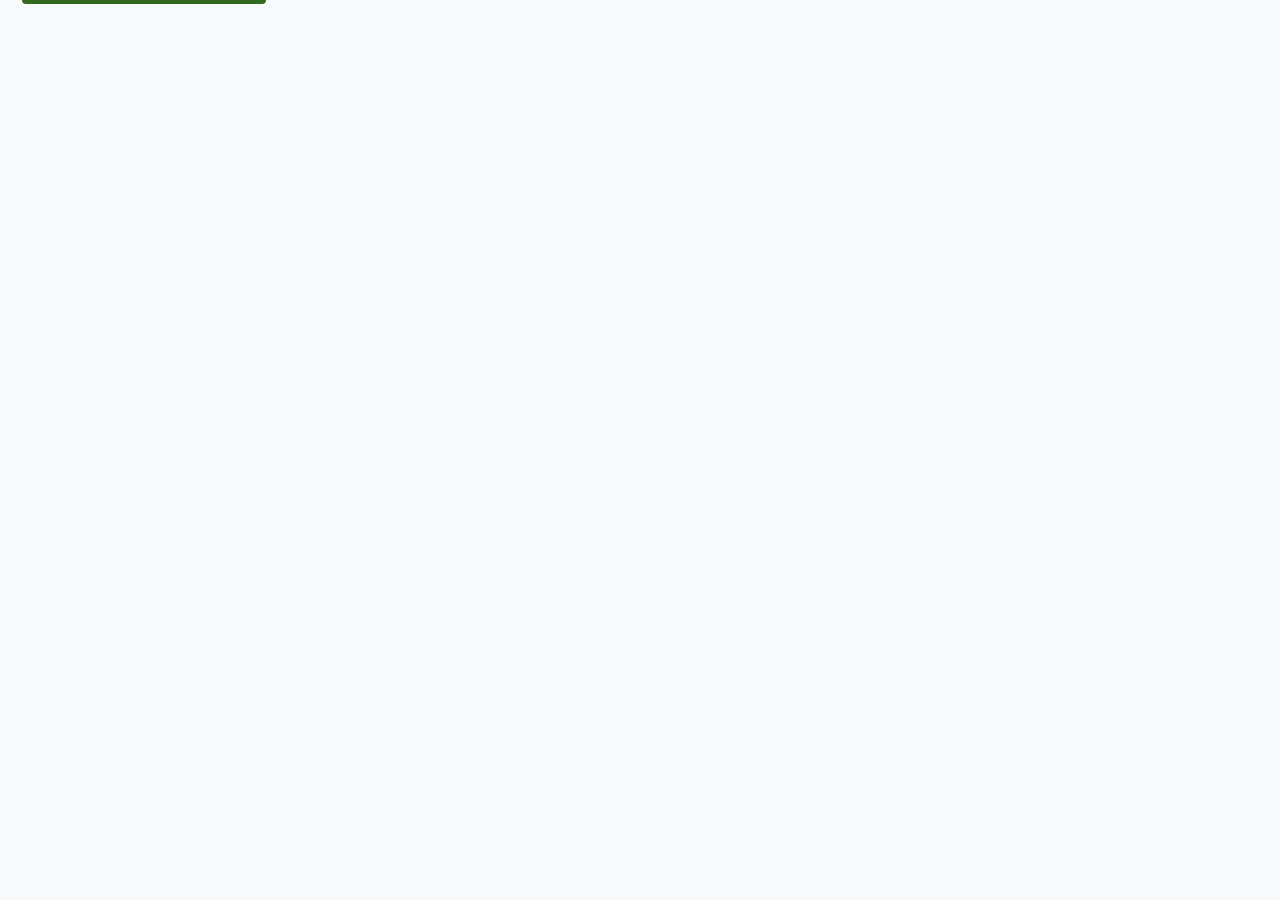
==== ui-dev.html @ 534c6c66 "Redirect to portfolio page" ====
<!DOCTYPE html>
<html lang="en" dir="ltr">
<head>
    <meta charset="UTF-8">
    <meta name="viewport" content="width=device-width, initial-scale=1.0">
    <title>Kushagra - UI Dev Portfolio</title>
    <meta name="description" content="Architecture, systems, and interfaces by a professional UI Engineer.">
    
    <!-- Typography Imports -->
    <link rel="preconnect" href="https://fonts.googleapis.com">
    <link rel="preconnect" href="https://fonts.gstatic.com" crossorigin>
    <link href="https://fonts.googleapis.com/css2?family=JetBrains+Mono:wght@400;500&family=Plus+Jakarta+Sans:wght@400;500;600&family=Space+Grotesk:wght@500;700&display=swap" rel="stylesheet">
    
    <!-- Global Styles & Tokens -->
    <link rel="stylesheet" href="styles/global.css">
    
    <!-- Entry Script for Web Components Assembly -->
    <script type="module" src="js/app.js" defer></script>
</head>
<body>
    <!-- Skip Link for Keyboard Accessibility -->
    <a href="#main-content" class="skip-link">Skip to main content</a>

    <!-- Universal Structural Layout Shell -->
    <header role="banner">
        <portfolio-nav></portfolio-nav>
    </header>

    <main id="main-content" role="main">
        <section id="hero" aria-label="Introduction">
            <portfolio-hero></portfolio-hero>
        </section>

        <section id="work" aria-label="Selected Engineering Work">
            <portfolio-projects></portfolio-projects>
        </section>

        <section id="experience" aria-label="Technical Experience">
            <portfolio-experience></portfolio-experience>
        </section>

        <section id="contact" aria-label="Get in Touch">
            <portfolio-contact></portfolio-contact>
        </section>
    </main>

    <footer role="contentinfo">
        <portfolio-footer></portfolio-footer>
    </footer>
</body>
</html>
---- styles/global.css ----
/* ==========================================================================
   1. DESIGN TOKENS & SYSTEM THEMES
   ========================================================================== */

:root {
    /* --- Typography Tokens --- */
    --font-display: 'Space Grotesk', -apple-system, BlinkMacSystemFont, sans-serif;
    --font-body: 'Plus Jakarta Sans', system-ui, sans-serif;
    --font-mono: 'JetBrains Mono', monospace;

    /* --- Fluid Type Scale (Min: 320px -> Max: 1240px) --- */
    --step--2: clamp(0.69rem, calc(0.66rem + 0.17vw), 0.80rem);
    --step--1: clamp(0.83rem, calc(0.78rem + 0.27vw), 1.00rem);
    --step-0: clamp(1.00rem, calc(0.91rem + 0.43vw), 1.25rem);
    --step-1: clamp(1.20rem, calc(1.07rem + 0.67vw), 1.56rem);
    --step-2: clamp(1.44rem, calc(1.24rem + 0.99vw), 1.95rem);
    --step-3: clamp(1.73rem, calc(1.44rem + 1.44vw), 2.44rem);
    --step-4: clamp(2.07rem, calc(1.66rem + 2.07vw), 3.05rem);
    --step-5: clamp(2.49rem, calc(1.92rem + 2.93vw), 3.82rem);

    /* --- Spacing Scale (Fluid ratios) --- */
    --space-xs: clamp(0.50rem, calc(0.43rem + 0.33vw), 0.69rem);
    --space-s: clamp(0.75rem, calc(0.65rem + 0.49vw), 1.03rem);
    --space-m: clamp(1.00rem, calc(0.87rem + 0.65vw), 1.38rem);
    --space-l: clamp(1.50rem, calc(1.30rem + 0.98vw), 2.06rem);
    --space-xl: clamp(2.00rem, calc(1.74rem + 1.30vw), 2.75rem);
    --space-2xl: clamp(3.00rem, calc(2.61rem + 1.96vw), 4.13rem);

    /* --- Animation / Transitions --- */
    --ease-out-expo: cubic-bezier(0.16, 1, 0.3, 1);
    --transition-fast: 200ms var(--ease-out-expo);
    --transition-normal: 400ms var(--ease-out-expo);

    /* --- Layout Bounds --- */
    --max-width: 75rem; /* 1200px */
}

/* --- Dark Mode (Default Theme Profile) --- */
:root, html[data-theme="dark"] {
    color-scheme: dark;
    --color-bg: #0d0f12;
    --color-surface: #161920;
    --color-surface-hover: #1e222b;
    --color-border: #242936;
    --color-text-primary: #f1f5f9;
    --color-text-secondary: #94a3b8;
    --color-text-muted: #64748b;
    --color-accent: #689f38; /* Vibrant Sage */
    --color-accent-hover: #7cb342;
    --color-accent-alpha: rgba(104, 159, 56, 0.15);
    --focus-ring: 0 0 0 3px rgba(104, 159, 56, 0.5);
}

/* --- Light Mode (Override Profile) --- */
@media (prefers-color-scheme: light) {
    :root:not([data-theme="dark"]) {
        color-scheme: light;
        --color-bg: #f8f9fa;
        --color-surface: #ffffff;
        --color-surface-hover: #f1f5f9;
        --color-border: #e2e8f0;
        --color-text-primary: #0f172a;
        --color-text-secondary: #64748b;
        --color-text-muted: #94a3b8;
        --color-accent: #33691e; /* Deep Sage */
        --color-accent-hover: #558b2f;
        --color-accent-alpha: rgba(51, 105, 30, 0.1);
        --focus-ring: 0 0 0 3px rgba(51, 105, 30, 0.4);
    }
}

html[data-theme="light"] {
    color-scheme: light;
    --color-bg: #f8f9fa;
    --color-surface: #ffffff;
    --color-surface-hover: #f1f5f9;
    --color-border: #e2e8f0;
    --color-text-primary: #0f172a;
    --color-text-secondary: #64748b;
    --color-text-muted: #94a3b8;
    --color-accent: #33691e;
    --color-accent-hover: #558b2f;
    --color-accent-alpha: rgba(51, 105, 30, 0.1);
    --focus-ring: 0 0 0 3px rgba(51, 105, 30, 0.4);
}


/* ==========================================================================
   2. MODERN UTILITY RESET
   ========================================================================== */

*, *::before, *::after {
    box-sizing: border-box;
}

body, h1, h2, h3, h4, p, figure, blockquote, dl, dd {
    margin: 0;
}

ul[class], ol[class] {
    list-style: none;
    padding: 0;
    margin: 0;
}

html {
    /* Prevent font size adjustments after orientation changes in iOS */
    -webkit-text-size-adjust: 100%;
}

@media (prefers-reduced-motion: no-preference) {
    html {
        scroll-behavior: smooth;
    }
}

body {
    min-height: 100vh;
    text-rendering: optimizeSpeed;
    line-height: 1.6;
    font-family: var(--font-body);
    font-size: var(--step-0);
    background-color: var(--color-bg);
    color: var(--color-text-primary);
    overflow-x: hidden;
    transition: background-color var(--transition-fast), color var(--transition-fast);
}

img, picture, svg, video, canvas {
    display: block;
    max-width: 100%;
    height: auto;
}

input, button, textarea, select {
    font: inherit;
}


/* ==========================================================================
   3. GLOBAL ACCESSIBILITY & UTILITIES
   ========================================================================== */

/* --- Focus Rings (A11y Strategy) --- */
*:focus {
    outline: none;
}

*:focus-visible {
    outline: 2px solid transparent;
    box-shadow: var(--focus-ring);
    border-radius: 4px;
}

/* --- Skip Link --- */
.skip-link {
    position: absolute;
    top: calc(-1 * var(--space-xl));
    left: var(--space-m);
    background: var(--color-accent);
    color: #ffffff;
    padding: var(--space-xs) var(--space-m);
    z-index: 9999;
    text-decoration: none;
    font-family: var(--font-mono);
    font-size: var(--step--1);
    border-radius: 0 0 4px 4px;
    transition: top var(--transition-fast);
}

.skip-link:focus-visible {
    top: 0;
}


/* ==========================================================================
   4. LAYOUT LANDMARKS STRUCTURE
   ========================================================================== */

main {
    width: 100%;
    max-width: var(--max-width);
    margin: 0 auto;
    padding: 0 var(--space-m);
}

section {
    padding: var(--space-2xl) 0;
}

/* Screen Reader Only Utility */
.sr-only {
    position: absolute;
    width: 1px;
    height: 1px;
    padding: 0;
    margin: -1px;
    overflow: hidden;
    clip: rect(0, 0, 0, 0);
    white-space: nowrap;
    border: 0;
}
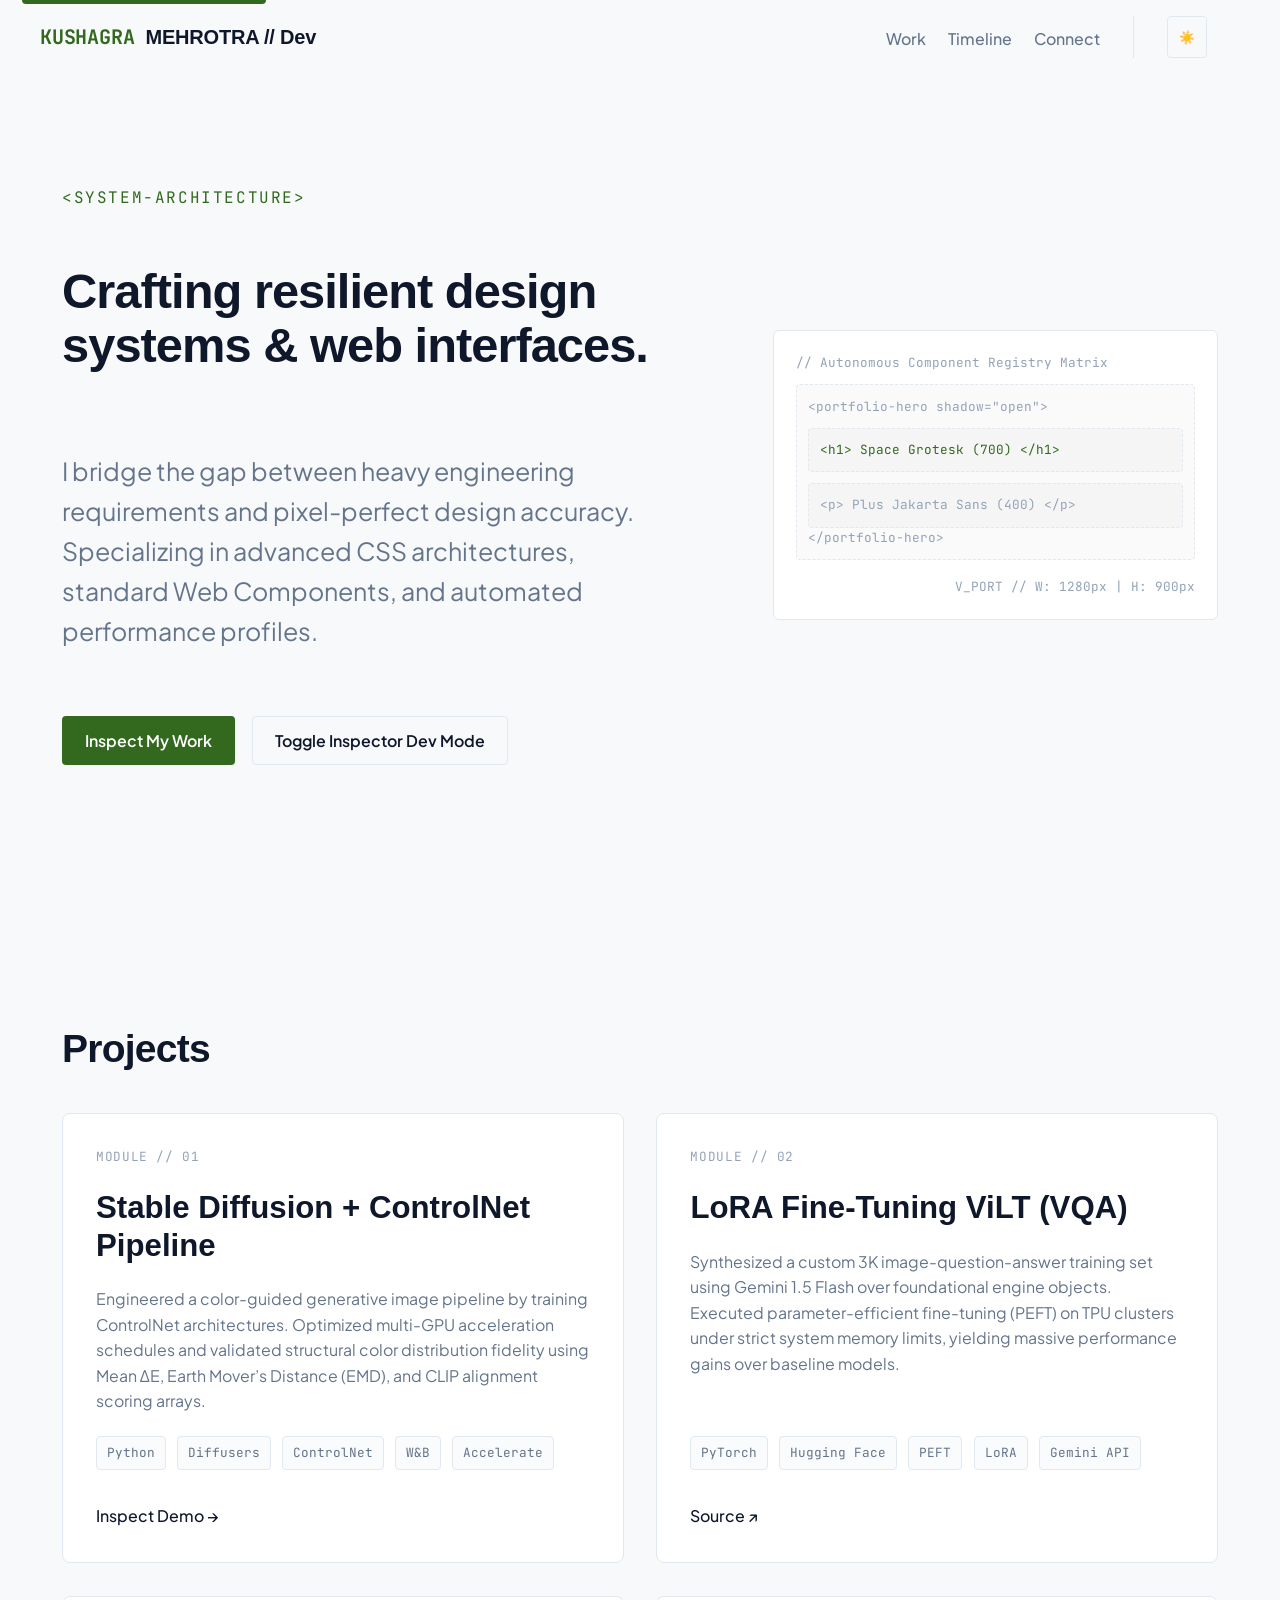
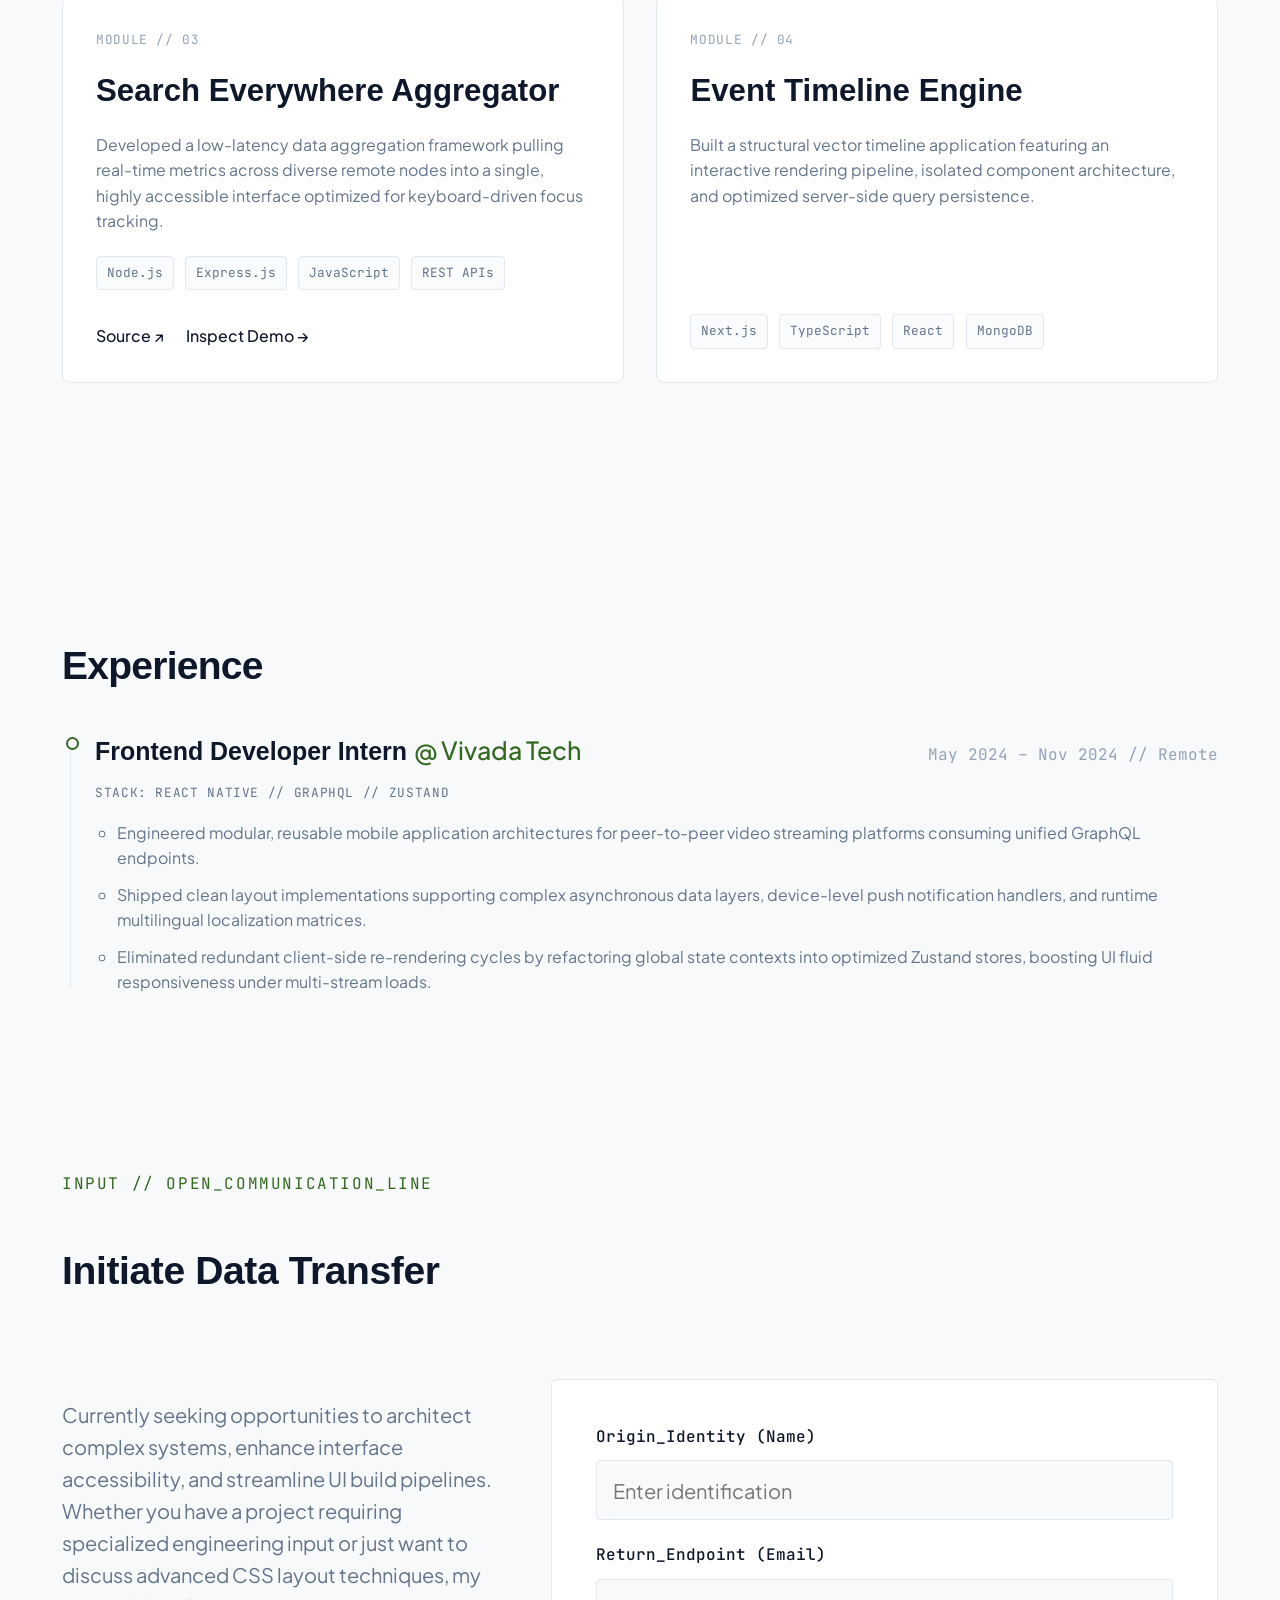
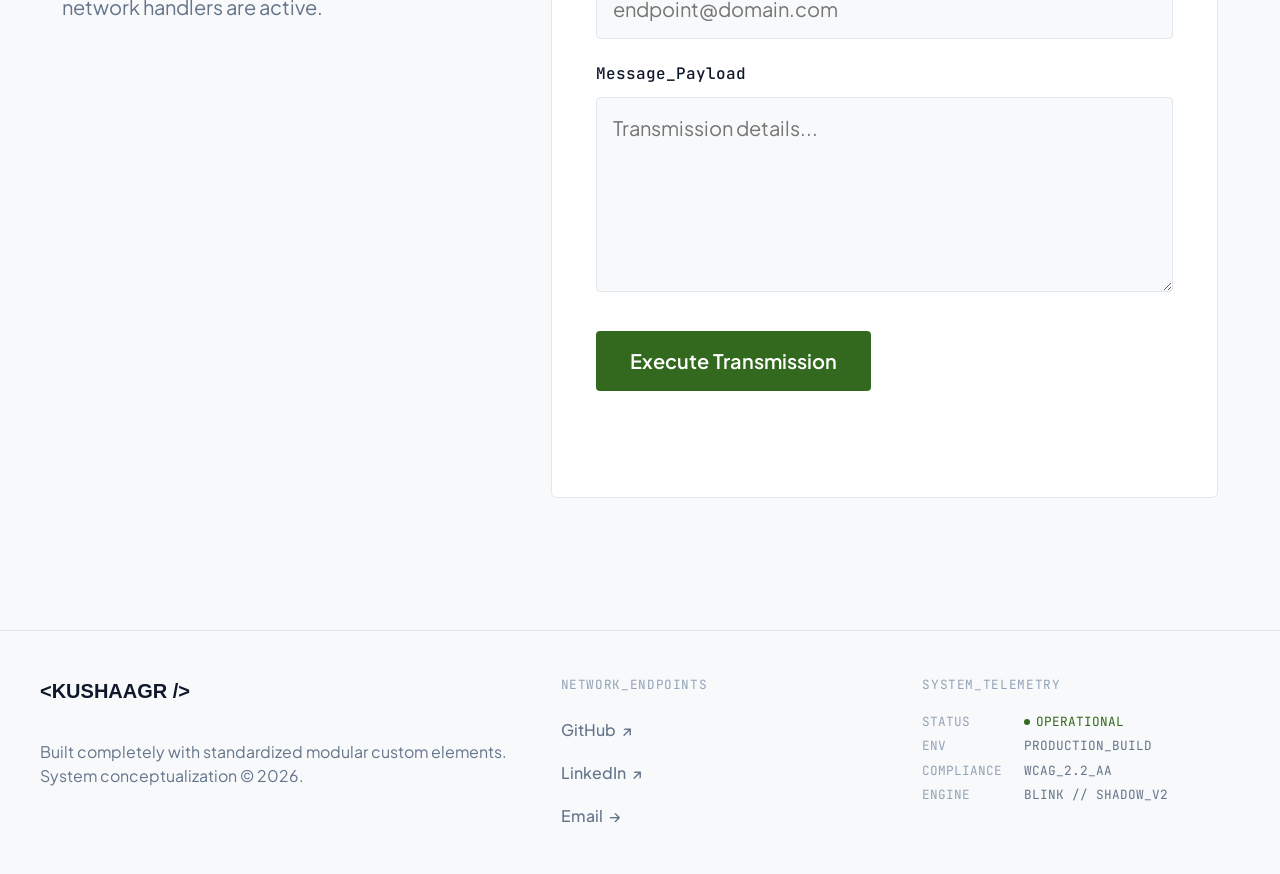
==== commit 59b36e80: "Add favicon and link to favicon" ====
--- a/ui-dev.html
+++ b/ui-dev.html
@@ -11,6 +11,14 @@
     <link rel="preconnect" href="https://fonts.gstatic.com" crossorigin>
     <link href="https://fonts.googleapis.com/css2?family=JetBrains+Mono:wght@400;500&family=Plus+Jakarta+Sans:wght@400;500;600&family=Space+Grotesk:wght@500;700&display=swap" rel="stylesheet">
     
+    <!-- Legacy fallback for older browsers -->
+    <link rel="shortcut icon" href="/favicon.ico" type="image/x-icon">
+    <!-- Modern standard favicons -->
+    <link rel="icon" type="image/png" sizes="16x16" href="/favicon-16x16.png">
+    <link rel="icon" type="image/png" sizes="32x32" href="/favicon-32x32.png">
+    <!-- Apple Touch Icon (iOS) -->
+    <link rel="apple-touch-icon" sizes="180x180" href="/apple-touch-icon.png">
+
     <!-- Global Styles & Tokens -->
     <link rel="stylesheet" href="styles/global.css">
     
